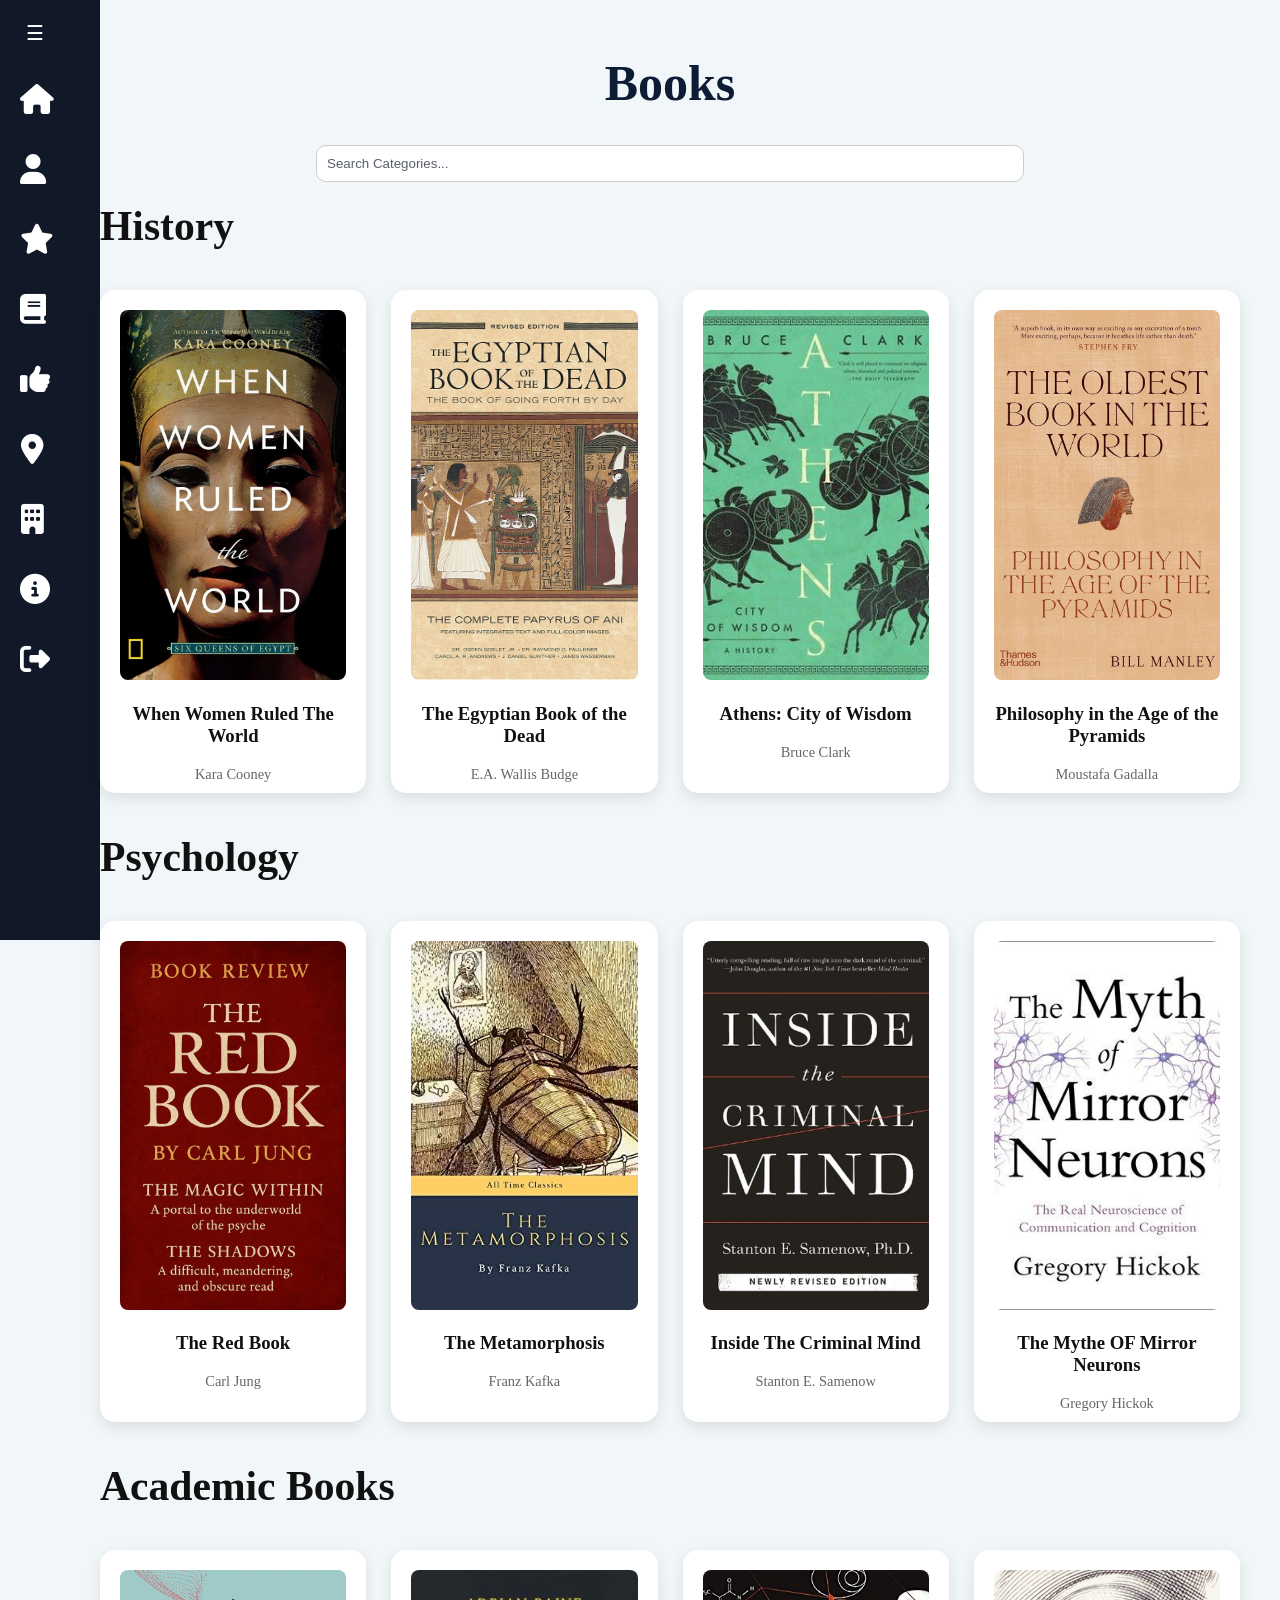
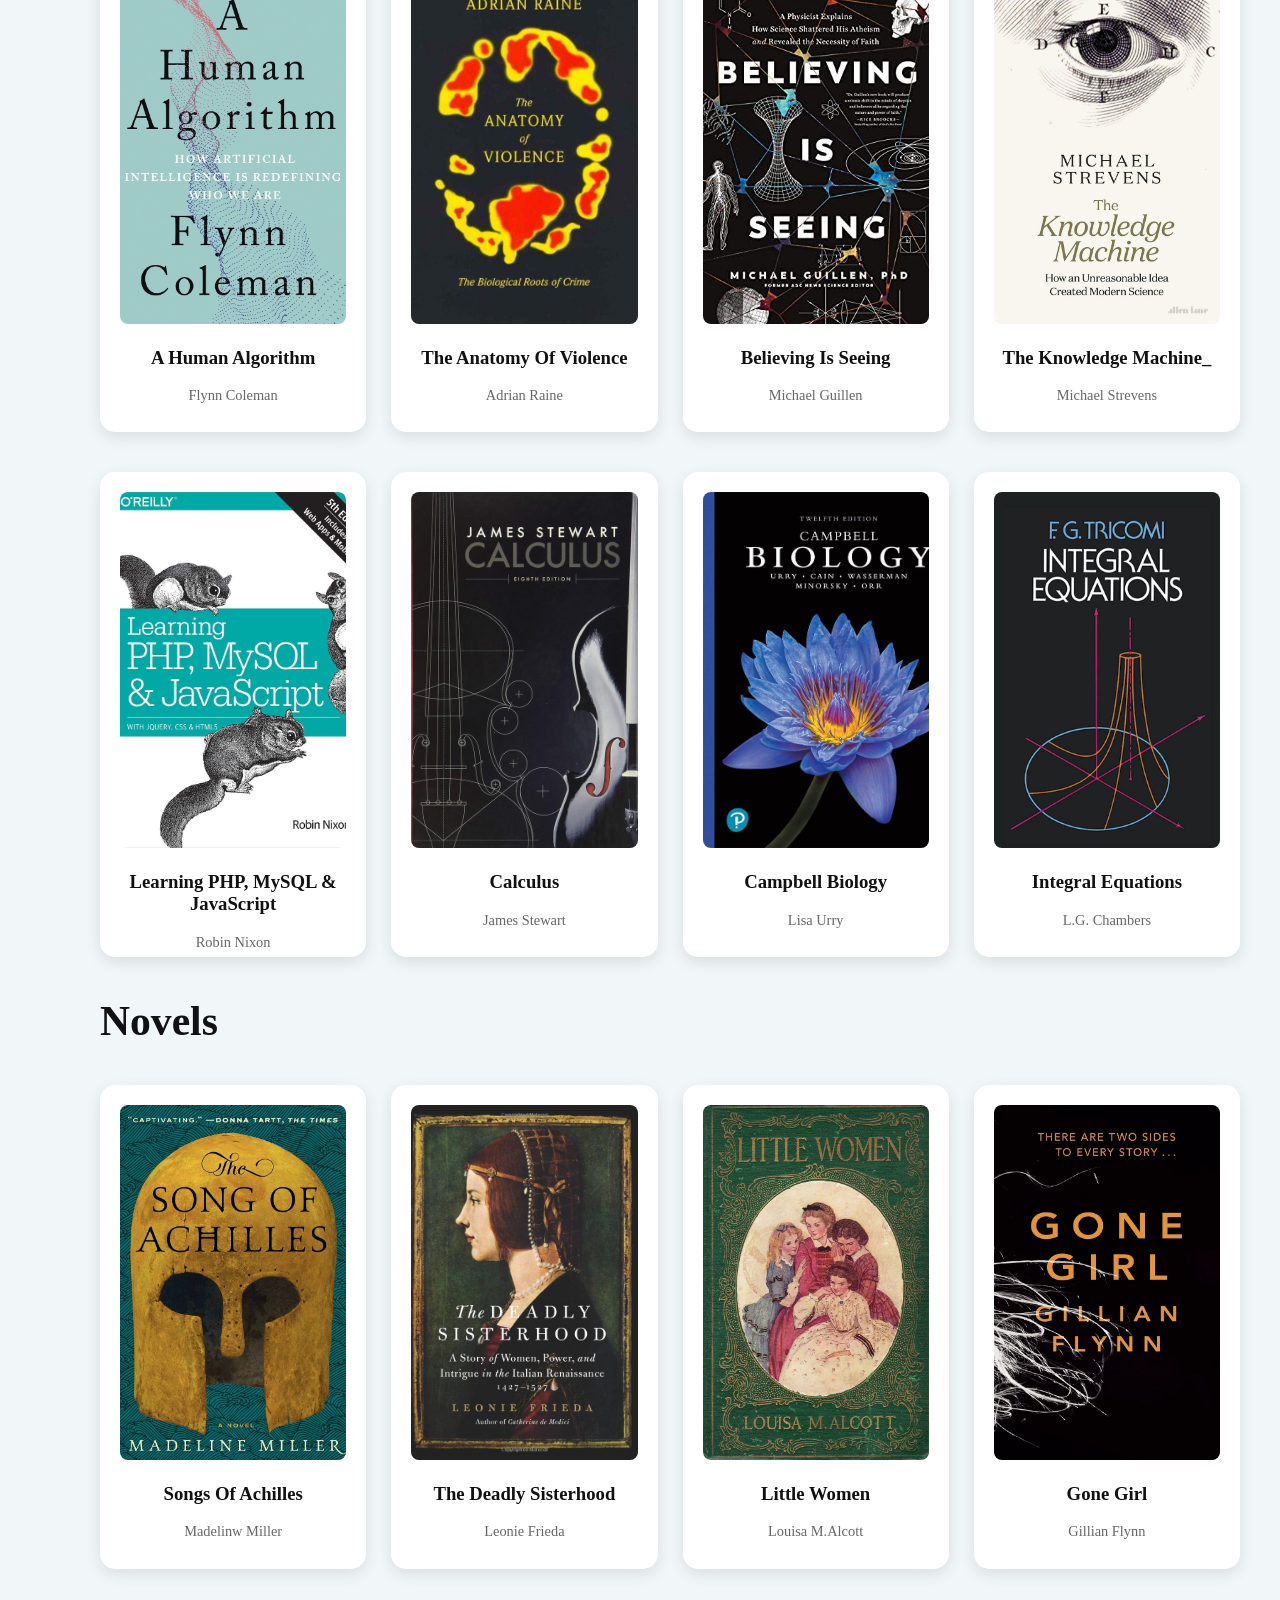
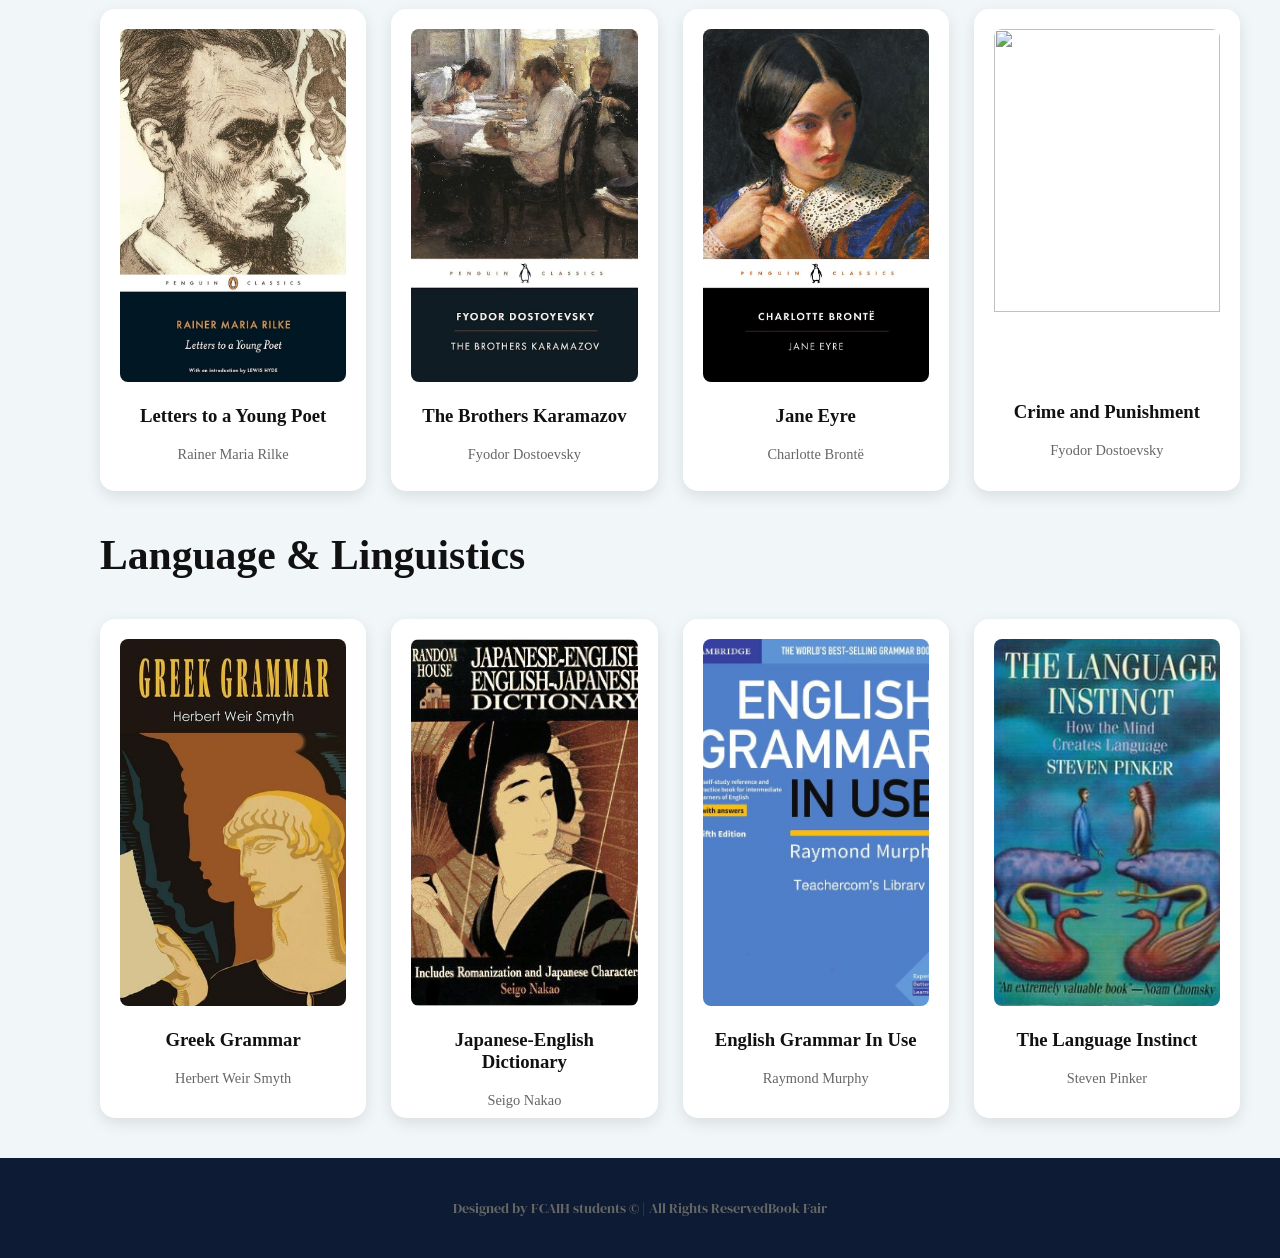
==== books.html @ 2aabde62 "Add files via upload" ====
<!DOCTYPE html>
<html id="html" class="light" lang="en">
<head>
    <meta charset="UTF-8">
    <meta name="viewport" content="width=device-width, initial-scale=1.0">
    <title>Books</title>
    <link rel="stylesheet" href="style.css">
    <link rel="stylesheet" href="https://cdnjs.cloudflare.com/ajax/libs/font-awesome/6.5.0/css/all.min.css">
</head>

<body class="bookBody">
    
      <header>  

    <nav class="navbar"> 
        <ul>
    <li>
        <a href="index.html">
            <i class="fa-solid fa-house"></i>
            <span class="text">Home</span>
        </a>
    </li>

    <li>
        <a href="acc.html">
            <i class="fa-solid fa-user"></i>
            <span class="text">My Account</span>
        </a>
    </li>

    <li>
        <a href="events.html">
            <i class="fa-solid fa-star"></i>
            <span class="text">Events & Reviews</span>
        </a>
    </li>

    <li>
        <a href="books.html">
            <i class="fa-solid fa-book"></i>
            <span class="text">Books</span>
        </a>
    </li>

    <li>
        <a href="recommendations.html">
            <i class="fa-solid fa-thumbs-up"></i>
            <span class="text">Recommendations</span>
        </a>
    </li>

    <li>
        <a href="location.html">
            <i class="fa-solid fa-location-dot"></i>
            <span class="text">Location & Tickets</span>
        </a>
    </li>

    <li>
        <a href="publishers.html">
            <i class="fa-solid fa-building"></i>
            <span class="text">Publishers</span>
        </a>
    </li>

    <li>
        <a href="about.html">
            <i class="fa-solid fa-circle-info"></i>
            <span class="text">About & Contact</span>
        </a>
    </li>

    <li>
        <a href="#" class="navlogout" onclick="logout()">
            <i class="fa-solid fa-right-from-bracket"></i>
            <!-- <span class="text">Sign Out</span> -->
        </a>
    </li>
</ul>
    </nav>
    </header>
<!-- SIDEBAR -->
<div class="sidebar closed" id="sidebar">

        <button class="toggle" onclick="toggleMenu()">☰</button>

        <a href="index.html">
            <i class="fa-solid fa-house"></i>
            <span class="text">Home</span>
        </a>

        <a href="acc.html">
            <i class="fa-solid fa-user"></i>
            <span class="text">My Account</span>
        </a>

        <a href="events.html">
            <i class="fa-solid fa-star"></i>
            <span class="text">Events & Reviews</span>
        </a>

        <a href="books.html">
            <i class="fa-solid fa-book"></i>
            <span class="text">Books</span>
        </a>

        <a href="recommendations.html">
            <i class="fa-solid fa-thumbs-up"></i>
            <span class="text">Recommendations</span>
        </a>

        <a href="location.html">
            <i class="fa-solid fa-location-dot"></i>
            <span class="text">Location & Tickets</span>
        </a>

        <a href="publishers.html">
            <i class="fa-solid fa-building"></i>
            <span class="text">Publishers</span>
        </a>

        <a href="about.html">
            <i class="fa-solid fa-circle-info"></i>
            <span class="text">About & Contact</span>
        </a>
        
        <a href="#" class="logout" onclick="logout()">
        <i class="fa-solid fa-right-from-bracket"></i>
        <span class="text">Sign Out</span>
        </a>

    </div>


<!-- MAIN -->
<div class="bookMain">


<header>
  <h1 class="booktitle">Books</h1>
</header>


<input  type="search" id="search" placeholder="Search Categories...">
<p id="noResults" style="display:none; text-align:center; margin-top:20px;">
  No results found ...!
</p>


  <h2 class="category" >History</h2>
  <div class="books">
   

    <div class="book-card">
       <div class="overlay">
    <span class="plus">+</span>
    <p>Add to Library</p>
  </div>
      <img src="/imgs/14 Books About Lesser-Known Women's History.jpeg">
      <h3 class="title">When Women Ruled The World</h3>
      <p class="author">Kara Cooney </p>
    </div>

     <!-- Book 2 -->
    <div class="book-card">
        <div class="overlay" >
            <span class="plus">+</span>
            <p>Add to Library</p>
        </div>
        <img src="imgs/The Egyptian Book of the Dead_ The Complete Papyrus of Ani.jpg">
        <h3 class="title">The Egyptian Book of the Dead</h3>
        <p class="author">E.A. Wallis Budge</p>
    </div>

    <!-- Book 3 -->
    <div class="book-card">
        <div class="overlay" >
            <span class="plus">+</span>
            <p>Add to Library</p>
        </div>
        <img src="imgs/Athens_ City of Wisdom.jpg">
        <h3 class="title">Athens: City of Wisdom</h3>
        <p class="author">Bruce Clark</p>
    </div>

    <!-- Book 4 -->
    <div class="book-card">
        <div class="overlay" >
            <span class="plus">+</span>
            <p>Add to Library</p>
        </div>
        <img src="imgs/Philosophy in the Age of the Pyramids.jpg">
        <h3 class="title">Philosophy in the Age of the Pyramids</h3>
        <p class="author">Moustafa Gadalla</p>
      </div>
   
  </div>




  <h2 class="category">Psychology</h2>
  <div class="books">
    <div class="book-card">
       <div class="overlay">
    <span class="plus">+</span>
    <p>Add to Library</p>
  </div>
      <img src="imgs/Book Review_ The Red Book by Carl Jung (1).jpeg">
      <h3 class="title"> The Red Book </h3>
      <p class="author">Carl Jung</p>
    </div>

    <div class="book-card">
       <div class="overlay">
    <span class="plus">+</span>
    <p>Add to Library</p>
  </div>
      <img src="imgs/The Metamorphosis by Franz Kafka ; Classic Literature, Book Classics, Short Classics, Franz Kafka.jpeg">
      <h3 class="title">The Metamorphosis</h3>
      <p class="author">Franz Kafka</p>
    </div>

    <div class="book-card">
       <div class="overlay">
    <span class="plus">+</span>
    <p>Add to Library</p>
  </div>
      <img src="imgs/Inside The Criminal Mind_ Revised And Updated Edition (0804139903).jpeg">
      <h3 class="title">Inside The Criminal Mind</h3>
      <p class="author">Stanton E. Samenow</p>
    </div>

    <div class="book-card">
       <div class="overlay">
    <span class="plus">+</span>
    <p>Add to Library</p>
  </div>
      <img src="imgs/Mirror Neurons and the Pitfalls of Brain Research.jpeg">
      <h3 class="title">The Mythe OF Mirror Neurons</h3>
      <p class="author">Gregory Hickok</p>
    </div>
  </div>




   <h2 class="category">Academic Books</h2>
  <div class="books">
    <div class="book-card">
       <div class="overlay">
    <span class="plus">+</span>
    <p>Add to Library</p>
  </div>
      <img src="imgs/a human algorithm.jpeg">
      <h3 class="title">A Human Algorithm</h3>
      <p class="author">Flynn Coleman</p>
    </div>

    <div class="book-card">
       <div class="overlay">
    <span class="plus">+</span>
    <p>Add to Library</p>
  </div>
      <img src="imgs/The best science books of 2013 _ New Scientist.jpeg">
      <h3 class="title">The Anatomy Of Violence</h3>
      <p class="author">Adrian Raine</p>
    </div>

    <div class="book-card">
       <div class="overlay">
    <span class="plus">+</span>
    <p>Add to Library</p>
  </div>
      <img src="imgs/Believing Is Seeing_ A Physicist Explains How Science Shattered His Atheism and Revealed the Necessity of Faith.jpeg">
      <h3 class="title">Believing Is Seeing</h3>
      <p class="author">Michael Guillen</p>
    </div>

    <div class="book-card">
       <div class="overlay">
    <span class="plus">+</span>
    <p>Add to Library</p>
  </div>
      <img src="imgs/The Knowledge Machine_ How an Unreasonable Idea Created Modern Science.jpeg">
      <h3 class="title">The Knowledge Machine_</h3>
      <p class="author">Michael Strevens</p>
    </div>
  </div>
  <!-- ممكن تحطهم في ديف احسن -->
   <div class="books">
   <div class="book-card">
        <div class="overlay" >
            <span class="plus">+</span>
            <p>Add to Library</p>
        </div>
        <img src="imgs/Learning PHP, MySQL & JavaScript 5e.jpg">
        <h3 class="title">Learning PHP, MySQL & JavaScript</h3>
        <p class="author">Robin Nixon</p>
    </div>

    <!-- Book 2 -->
    <div class="book-card">
        <div class="overlay" >
            <span class="plus">+</span>
            <p>Add to Library</p>
        </div>
        <img src="imgs/Calculus_ Stewart, James_ .jpg">
        <h3 class="title">Calculus</h3>
        <p class="author">James Stewart</p>
    </div>

    <!-- Book 3 -->
    <div class="book-card">
        <div class="overlay" >
            <span class="plus">+</span>
            <p>Add to Library</p>
        </div>
        <img src="imgs/Campbell Biology.jpg">
        <h3 class="title">Campbell Biology</h3>
        <p class="author">Lisa Urry</p>
    </div>

    <!-- Book 4 -->
    <div class="book-card">
        <div class="overlay" >
            <span class="plus">+</span>
            <p>Add to Library</p>
        </div>
        <img src="imgs/Integral Equations.jpg">
        <h3 class="title">Integral Equations</h3>
        <p class="author">L.G. Chambers</p>
    </div>
</div>

   <h2 class="category">Novels</h2>
  <div class="books">
    <div class="book-card">
       <div class="overlay">
    <span class="plus">+</span>
    <p>Add to Library</p>
  </div>
      <img src="imgs/the song of achillies.jpeg">
      <h3 class="title">Songs Of Achilles</h3>
      <p class="author">Madelinw Miller</p>
    </div>

    <div class="book-card">
       <div class="overlay">
    <span class="plus">+</span>
    <p>Add to Library</p>
  </div>
      <img src="imgs/The Deadly Sisterhood_ A Story of Women, Power, and Intrigue in the Italian Renaissance, 1427-1527.jpeg">
      <h3 class="title">The Deadly Sisterhood</h3>
      <p class="author">Leonie Frieda</p>
    </div>

    <div class="book-card">
       <div class="overlay">
    <span class="plus">+</span>
    <p>Add to Library</p>
  </div>
      <img src="imgs/One of my all time favorites! Love this story_.jpeg">
      <h3 class="title">Little Women</h3>
      <p class="author">Louisa M.Alcott</p>
    </div>

    <div class="book-card">
       <div class="overlay">
    <span class="plus">+</span>
    <p>Add to Library</p>
  </div>
      <img src="imgs/If You Love Colleen Hoover's _Verity,_ You'll Love These Women-Centered Thrillers.jpeg">
      <h3 class="title">Gone Girl</h3>
      <p class="author">Gillian Flynn</p>
    </div>
  </div>
   <!-- ممكن تحطهم في ديف احسن -->
  <div class="books">
    <!-- Book 1 -->
    <div class="book-card">
        <div class="overlay" >
            <span class="plus">+</span>
            <p>Add to Library</p>
        </div>
        <!-- Note: Ensure your Rilke image is named letters.jpg in your folder -->
        <img src="imgs/Letters .jpg">
        <h3 class="title">Letters to a Young Poet</h3>
        <p class="author">Rainer Maria Rilke</p>
    </div>




    <!-- Book 2 -->
    <div class="book-card">
        <div class="overlay" >
            <span class="plus">+</span>
            <p>Add to Library</p>
        </div>
        <!-- Exact filename from your screenshot: The Brothers karamazov.jpg -->
        <img src="imgs/the brothers karamazov.jpeg">
        <h3 class="title">The Brothers Karamazov</h3>
        <p class="author">Fyodor Dostoevsky</p>
    </div>

    <!-- Book 3 -->
    <div class="book-card">
        <div class="overlay" >
            <span class="plus">+</span>
            <p>Add to Library</p>
        </div>
        <!-- Exact filename from your screenshot: jane eyre.jpg -->
        <img src="imgs/jane eyre.jpg">
        <h3 class="title">Jane Eyre</h3>
        <p class="author">Charlotte Brontë</p>
    </div>

    <!-- Book 4 -->
    <div class="book-card">
        <div class="overlay" >
            <span class="plus">+</span>
            <p>Add to Library</p>
        </div>
        <img src="imgs/crime and punishment.jpg">
        <h3 class="title">Crime and Punishment</h3>
        <p class="author">Fyodor Dostoevsky</p>
    </div>
</div>



<!-- فريده -->
 





 <h2 class="category">Language & Linguistics</h2>

<div class="books">
    <!-- Book 1 -->
    <div class="book-card">
        <div class="overlay" >
            <span class="plus">+</span>
            <p>Add to Library</p>
        </div>
        <img src="imgs/Greek Grammar [Revised Edition].jpg">
        <h3 class="title">Greek Grammar</h3>
        <p class="author">Herbert Weir Smyth</p>
    </div>

    <!-- Book 2 -->
    <div class="book-card">
        <div class="overlay" >
            <span class="plus">+</span>
            <p>Add to Library</p>
        </div>
        <!-- Note the double space and trailing underscore in your filename -->
        <img src="imgs/Random House Japanese-English English-Japanese Dictionary  Seigo Nakao_ .jpg">
        <h3 class="title">Japanese-English Dictionary</h3>
        <p class="author">Seigo Nakao</p>
    </div>

    <!-- Book 3 -->
    <div class="book-card">
        <div class="overlay" >
            <span class="plus">+</span>
            <p>Add to Library</p>
        </div>
        <!-- Note the space before .jpg in your screenshot -->
        <img src="imgs/English Grammar In Use Book With Answers .jpg">
        <h3 class="title">English Grammar In Use</h3>
        <p class="author">Raymond Murphy</p>
    </div>

    <!-- Book 4 -->
    <div class="book-card">
        <div class="overlay" >
            <span class="plus">+</span>
            <p>Add to Library</p>
        </div>
        <img src="imgs/The Language Instinct - Wikipedia.jpeg">
        <h3 class="title">The Language Instinct</h3>
        <p class="author">Steven Pinker</p>
    </div>
</div>

</div>



<footer class="foot">
            <p>Designed by FCAIH students © | All Rights Reserved</p>
            <p>Book Fair</p>
</footer>
<script src="script.js"></script>
</body>
</html>
---- style.css ----
@import url('https://fonts.googleapis.com/css2?family=DM+Serif+Display:ital@0;1&display=swap');


body{
  background-color:hsl(222, 87%, 97%);
}
.homebody{
    font-family: "DM Serif Display", serif;
    max-width: 100%;
    overflow-x: hidden;
    height: 100%;
}

/* SIDEBAR */
.sidebar {
    position: fixed;
    left: 0;
    top: 0;
    width: 220px;
    height: 100vh;
    background: #111929;
    color: white;
    padding: 20px;
    transition: 0.3s;
}

/* زرار */
.toggle {
    background: none;
    border: none;
    color: white;
    font-size: 20px;
    cursor: pointer;
    margin-bottom: 20px;
}

/* لينكات */
.sidebar a {

    display: flex;
    align-items: center;
    gap: 15px;
    color: white;
    text-decoration: none;
    margin: 15px 0; 
    margin-bottom: 35px;
    height: 35px;
}

.sidebar a :hover{
    height: 35px;
    background: #334155;
    border-radius: 8px;
    transform: translateX(5px);
}
/* الايكون */
.sidebar i {
    font-size: 25px;
    width: 25px;
    text-align: center;
   
}

/* لما تقفل */
.sidebar.closed {

    width: 60px;
}

.sidebar.closed i{
    font-size: 30px;
}
/* يخفي الكلام */
.sidebar.closed .text {
    display: none;

}
.logout {
  margin: 0;
    /* position: absolute; */
    bottom: 20px;
    left: 20px;
    width: calc(100% - 40px);
    /* color: #ff6b6b; */
}

.logout:hover {
    background: #334155;
    border-radius: 8px;
    transform: translateX(5px);
}








/*******************************************************************************************/


.t1{
    position: relative;
    width: 100%;
}
.t1::before {
  content: '';
  position: absolute;
  top: 0;
  left: -100vw;    /* يمتد لأقصى الشمال */
  right: -100vw;   /* يمتد لأقصى اليمين */
  bottom: 0;
  background: #a9bbdd7a;
  z-index: -1;
  height: 250px;
}

.text1{
    font-size: 80px;
    font-weight: lighter;
    margin-bottom:1px;
    color:#102141;
    animation: TEXT 1s ease-out;
}
@keyframes TEXT {
  from {
    opacity: 0;
    transform: translateX(-80px);
  }
  to {
    opacity: 1;
    transform: translateX(0);
  }
}
.text2{
    font-size: 15px;
    font-weight: 400;
    margin-top: 5px;
    color: #54677f;
    animation: TEXTT 1s ease-out;
}
@keyframes TEXTT {
  from {
    opacity: 0;
    transform: translateX(-100px);
  }
  to {
    opacity: 1;
    transform: translateX(0);
  }
}
.home {
  display: flex;
  align-items: center;
  justify-content: space-between;
  min-height: 100vh;
  padding: 15px;
  padding-left: 100px;
  margin-top: 20px;
  overflow: hidden;
  transition: margin-left 0.3s ease;
  margin-left: 100px;
}

.left-content {
  flex: 1;
  max-width: 55%;
}

.fcard {
  display: flex;
  align-items: center;
  justify-content: center;
  border-radius: 16px;
  padding: 60px 40px 40px;
  min-width: 320px;
  animation: book 1s ease-out;
}
@keyframes book {
  from {
    opacity: 0;
    transform: translateX(150px);
  }
  to {
    opacity: 1;
    transform: translateX(0);
  }
}

.card {
  background:#2a2f51;
  border-radius: 16px;
  height: 500px;
  width: 200px;
  text-align: center;
  display: flex;
  flex-direction: column;
  align-items: center;    
  justify-content: center;
}
.card p {
  margin-top: 16px;
  font-size: 14px;
  color: #f6d09f;
  line-height: 1.6;
  font-style: italic;
}

.book-img {
  width: 350px;
  /* margin-top: -80px; */
  padding-right: 70px;
  filter:drop-shadow(0 20px 30px rgba(0,0,0,0.4))
          drop-shadow(0 8px 10px rgba(0,0,0,0.25));
  transition: 0.1s;
}

.book-img:hover{
    width:375px;
}
.t2{
    display: flex;
    flex-direction: column;
    align-items: center;
    margin-top: 90px;
}
.text3{
    font-weight: 300;
    font-size: 25px;
    font-style: italic;
    color: #0d1b34;
    animation: sign 0.75s ease-in;
}
@keyframes sign {
  from {
    opacity: 0;
    transform: translatey(-80px);
  }
  to {
    opacity: 1;
    transform: translatey(0);
  }
}
.btns {
  display: flex;
  gap: 30px;
  justify-content: center;
}
.btn{
    padding: 9px 75px;
    border-radius: 30px;
    border-color: transparent;
    background-color: #0d1b34;
    color:#f6d09f ;
    transition: 0.1s;
    font-size: 17px;

}
.btn:hover{
    padding: 11px 80px;
    background-color: #0d1b34bb;
}

/*----------------------------------------------signforms-------------------------------------------------------*/






.sign{
    display: flex; 
    flex-direction: column;
    align-items: center;
    width: 350px;
    border-radius: 15px;
    margin: auto;
    margin-top: 90px;
    

}
 h5{
    font-size: 35px;
    margin-bottom: 20px;
    color: #111929;
    animation: h5 1.5s ease-out;
}

@keyframes h5 {
        0% {
        transform: translateY(-300px);
    }
    100% {
        transform: translateY(0)
}
}



.signform{
    text-align: center;
    width: 100%;
    max-width: 400px;
    align-self: center;
    padding: 15px;
    margin-top: 5px;
    background-color: #111929;
    border-radius: 25px;
    box-shadow: 0 10px 30px rgba(0, 0, 0, 0.505);
    display: flex;
    flex-direction: column;
    color: #a1b3c9;
    animation: form 1.5s ease-out;
    
}

@keyframes form {
        0% {
        transform: translateX(500px);
    }
    100% {
        transform: translateX(0)
}
}

.signform label{
    font-size: 18px;
    text-align: left;
    padding-top: 5px;
    
   
}

.signform input{
    background-color: #17243d;
    padding: 12px;
    margin-top: 0;
    border-radius: 20px;
    border: none;
    outline: none;
    color: antiquewhite;
    transition: 0.3s;
}

input::placeholder{
    color: #585e69;
}

.signform input:focus{
    background-color: #2b3f69;
    transform: scale(1.03);

}


.signsub{
    background-color: #17243d;
    border-radius: 20px;
    border: none;
    outline: none;
    padding: 12px;
    color: #a1b3c9;
}
.signsub:hover{
    background-color: #2b3f69;
    transform: scale(1.03);
}

form p{
    font-size: 15px;
    padding:0;
    margin: 0;
    text-align: left;
    opacity: 0.5;
}

.back{
    background-image:url(imgs/background.jpeg) ;
     background-size: cover;
    background-position: center;
    background-repeat: no-repeat;
}
/* -------------------------------------------------------------------------------------------account----------------------------------------------------------------------------------------------- */


.acc{
    display: flex;
    align-items: center;
    flex-direction: column; 
    margin-left: 220px;
    width: calc(100% - 220px);
    transition: margin-left 0.3s ease, width 0.3s ease;
   

}

.accCard{
    margin-top: 25px;
    width: 100%;
    max-width: 1200px;
    text-align: center;
    border-radius: 15px;
    box-shadow:5px 5px 8px 5px rgba(0,0,0,0.2);
    /* transform: translateX(20px); */
    animation: acccard  1s ease-out;
}


@keyframes acccard {
        0% {
        transform: translateY(-300px);
    }
    100% {
        transform: translateY(0)
}
}



.info{
    font-size: 20px;
    margin: 0 0 5px 0 ;
    text-align: center;
    color: #132c60;
}


.pic{
    margin-top: 15px;
    width: 120px;
    height: 120px;
    border-radius: 50%;
    object-fit: cover;
}
.library-section {
    width: 100%;
    max-width: 1200px;
}

.libtext{
    font-size: 40px;
    margin: 30px 0 10px 20PX;
    text-align: left;
    color: #132c60;
}

.library-box {

    width: auto;
    min-height: 400px;
    max-width: 1200px;
    border-radius: 15px;
    box-shadow:5px 5px 8px 5px rgba(0,0,0,0.2); 
    position: relative; 

}




.library {
    display: grid;
    grid-template-columns: repeat(auto-fill, minmax(180px, 1fr));
    gap: 20px;
    padding: 20px;
}

  .sidebar.closed ~ .acc {
    margin-left: 55px;
    width: calc(100% - 55px);
}

.empty {
    position: absolute;
    top: 50%;
    left: 50%;
    transform: translate(-50%, -50%);
    text-align: center;  
    text-align: center;
    color: #64748b;
    font-size: 18px;
    line-height: 1.6;
    animation: fadeIn 1s ease;
}

@keyframes fadeIn {
    from { 
        opacity: 0; 
        transform: translate(-50%, -50%) scale(0.9);
    }
    to { 
        opacity: 1; 
        transform: translate(-50%, -50%) scale(1);
    }
}

.library-card {
    width: 180px;
    height: 445px;
    
}

.library-card img {
    width: 100%;
    height: 300px;
    object-fit: cover;
    border-radius: 10px;
    box-shadow:5px 5px 8px 5px rgba(0,0,0,0.2); 
    transition: transform 0.3s ease;
}


.library-card img:hover{
  transform: scale(1.1);
}


.library-card h3,
.library-card p {
    width: 100%;
    word-wrap: break-word;
    overflow-wrap: break-word;
    text-align: center;
}

.remove-btn {
    padding: 6px 10px;
    border: none;
    border-radius: 15px;
    background: red;
    color: white;
    cursor: pointer;
    transition: 0.2s;
    width: 180px;
}

.remove-btn:hover {
    background: darkred;
}


body.dark .library-card h3 {
    color: #a1b3c9;
    font-weight: 600;
    letter-spacing: 0.3px;
}

body.dark .library-card p {
    color: #a1b3c9;
    font-size: 13px;
}



/* --------theme------ */
#themeBtn {
  position: fixed;
  top: 15px;
  right: 20px;
  z-index: 1000;
  background: #0d1b34;
  border: none;
  border-radius: 50%;
  width: 42px;
  height: 42px;
  cursor: pointer;
  display: flex;
  align-items: center;
  justify-content: center;
  transition: 0.3s;
  box-shadow: 0 2px 10px rgba(0,0,0,0.3);
  color: white;
  font-size: 18px;
}

body.dark #themeBtn {
  background: #e8e0d0;
  color: #0d1b34;
}

/* ========== DARK MODE ========== */
body.dark {
  background-color: #0a1020;
}

body.dark .homebody {
  background-color: #0a1020;
}

body.dark .home {
  background-color: #0a1020;
  margin-left: 0;
  padding-top:0 ;
  padding-left: 40px;
}
body.dark .accbody{
  background-color:#0a1020 ;
}
body.dark .libtext{
  color:#a1b3c9 ;
}

body.dark .accCard {
  display: flex;
  flex-direction: row;
  align-items: center;
  gap: 20px;
  padding: 50px;
  margin-top: 30px;
  width:1100px;
}

body.dark .pic {
  width: 90px;
  height: 90px;
  border-radius: 50%;
  object-fit: cover;
  float: none;
  display: block;
  margin: 0;
}

body.dark .info {
  color: #a1b3c9;
  width: auto;
  margin: 0;
  text-align: left;
  display: flex;
  flex-direction: column;
}


body.dark .text1 {
  color: #e8e0d0;
}

body.dark .text2 {
  color: #a1b3c9;
}

body.dark .text3 {
  color: #e8e0d0;
}

body.dark .t1::before {
  background: #1a2a4a7a;
}


body.dark .btn {
  background-color: #1a2a4a;
  color: #f6d09f;
}
body.dark .bookdis{
  color: #a1b3c9;
}
body.dark .booktitle{
  color: #a1b3c9;
}
body.dark .bookMain{
  margin-right: 60px;
}
body.dark .foot{
  color: #a1b3c9;
}

body.dark #search {
  background: #0d1b34;
  border-style: none;
}
body.dark .logo{
  color: #a1b3c9;
}
body.dark .mids{
  color: #a1b3c9;
}



/*****nav bar*****/
body{
    margin: 0;
}

.navbar {
    display: none;
}


nav {
    display: flex;
    justify-content: space-between;
    padding: 0;
    flex-direction: column;
  
}

li a {
    color: #111929;
    background-color: #a1b3c9;
    text-decoration-line: none;
    padding:10px;
    border-radius: 20px;
    transition: 0.1s;
    box-shadow: 0 10px 30px rgba(0, 0, 0, 0.505);
}

nav ul {
    margin-top: 20px;
    list-style-type: none;
    display: flex;
    text-align: left;
    gap: 10px;
}

nav li a:hover {
    padding: 13px 18px;
    background-color: #a1b3c9b0;
}

/* ---------books---------- */





#bookhtml{
    height: 100%;
    margin: 0;
    
}
.bookBody {
  margin: 0;
  background:#F1F6F9;;
  display: flex;
  flex-direction: column;
  color: var(--text);  
}




/* main */
.bookMain {
 
  flex: 1;
  padding: 20px;
  margin-left: 220px;
  transition: 0.3s;
}
.sidebar.closed ~ .bookMain{
  margin-left: 60px;
}

.booktitle 
{
  font-size:50px;
  text-align: center;
  color: #0d1b34;
}

/* search */
#search {
  width: 60%;
  padding: 10px;
  margin: 10px auto;
  display: block;
  border-radius: 10px;
  border: 1px solid #ccc;
  transition: 0.4s;
}
#search:hover,
#search:focus {
  transform: scale(1.05);
}

/* category box */
.category{
  font-size: 2.6rem;
  margin: 20px 0 20px 20px;
}


/* books grid and style */
.books {
  display: grid;
  grid-template-columns: repeat(auto-fit, minmax(180px, 1fr));
  gap: 25px;
  padding: 20px;
  justify-content: center;
  align-items: stretch;
}

.book-card{
  background: white;
  border-radius: 15px;
  overflow: hidden;
  text-align: center;
  box-shadow: 0 5px 15px rgba(0,0,0,0.1);
  transition: 0.3s;
  padding: 20px;
  position: relative;
}

.book-card:hover{
  transform: translateY(-5px);
}

.book-card img {
  width: 100%;
  height: 100%;
  object-fit: cover;
  border-radius: 8px;
}

.bookdis{
  color:#0d1b34;
}

/* card hover */

.overlay {
  position: absolute;
  top: 0;
  left: 0;
  width: 100%;
  height: 100%;

  background: rgba(0, 0, 0, 0.75); /* طبقة غامقة */
  color: white;

  display: flex;
  flex-direction: column;
  justify-content: center;
  align-items: center;

  opacity: 0;
  transition: 0.3s;
  cursor: pointer;
   font-weight: bold;
  text-align: center;
   z-index: 2;
  
}

 .plus {
  font-size: 40px;
  margin-bottom: 10px;
}
.overlay p{
  font-size: 20px;
  margin-bottom: 10px;
  color: #fff;
}
.book-card:hover .overlay {
  opacity: 1;
}

.book-card img {
  transition: 0.3s;
}

.book-card:hover img {
  opacity: 0.2;
}
.book-card{
  position: relative;
  overflow: hidden;
  text-align: center;
}
.overlay p,
.overlay .plus {
  text-shadow: 0 2px 8px rgba(0,0,0,0.8);
}


.book-card img {
  width: 100%;
  height: 400px;
  object-fit: cover;
  transition: 0.3s;
  height: 80%;
}

.book-card{
  background: white;
  text-align: center;
  box-shadow: 0 5px 15px rgba(0,0,0,0.1);
  transition: 0.3s;
  background-color: var(--cards);
  position: relative;
  overflow: hidden;
}
.books{
  display: grid;
  grid-template-columns: repeat(auto-fit, minmax(180px, 1fr));
  gap: 25px;
  padding: 20px;
 
}



/* --------recommendations------- */

:root {
  --bg: #F1F6F9;
  --text: #111;
  --card: #ffffff;
  --sidebar: #111929;
  --category: #394867;
  --sidebarFont: #fff ;
  --footer: #ccc ;
  --cards: #fff;
}
.recbody {
    margin: 30;
    padding: 0;
    box-sizing: border-box;
}


 .recbody{
    color: var(--text);
    background:var(--bg);
 }


/**-------------------------------books grid-----------------------------------------------**/

.parent {
  flex: 1;
  padding: 20px;
  margin-left: 240px;
  transition: 0.3s;
}

.sidebar.closed ~ .parent {
  margin-left: 60px; 
}

.categorie{
  margin-left: 20px;
}



.book-container{
  display: grid;
  grid-template-columns: repeat(auto-fit, minmax(180px, 1fr));
  gap: 25px;
  padding: 20px;
  justify-content: center;
  align-items: stretch;
}

/**this styles the cards of the books**/
.book {
  border-radius: 15px;
  overflow: hidden;
  text-align: center;
  box-shadow: 0 5px 15px rgba(0,0,0,0.1);
  transition: 0.3s;
  padding: 20px;
  position: relative;
  position: relative;
  overflow: hidden;
  text-align: center;
  background-color: white; 
  border-radius: 12px;
 
}

.imges {
  width: 100%;
  height: 100%;
  object-fit: cover;
  border-radius: 8px;
  height: 400px;
  object-fit: cover;
  transition: 0.3s;
  height: 80%;
}

.book:hover {
    transform: scale(1.01); 
    transition: 0.3s;
  
}

.book h2, .book p {
    padding-top:7px;
    margin: 5px ;
    text-align: center;
    justify-content: center;
}

h2 {
    font-size: 1.1rem;
    margin-bottom: 5px;
    color: var(--text);
    word-wrap: break-word; 
}

p {
    color: #666;
    font-size: 0.9rem;
}




/* ---------------------------------------The Button of add to library------------------------------------------- */
.book {
    position: relative;
    background-color: white;
    border-radius: 12px;
    overflow: hidden;
    padding: 15px;
    display: flex;
    flex-direction: column;
    align-items: center;
}

.book .imges, 
.book h2, 
.book p {
    transition: 0.3s;
}

.book:hover .imges,
.book:hover h2,
.book:hover p {
    filter: brightness(40%);
}
.book:hover {
    background-color: #333333; 
}
.addlibtn {
    position: absolute;
    top: 40%; 
    left: 50%;
    transform: translate(-50%, -50%);
    color: #ffffff; 
    background-color: transparent;
    border: none;
    font-weight: bold;
    cursor: pointer;
    display: flex;
    flex-direction: column;
    align-items: center;
    
    opacity: 0;
    transition: 0.3s;
    z-index: 10;
}

.book:hover .addlibtn {
    opacity: 1;
}

.addlibtn .add {
    font-size: 18px;
    text-shadow: 2px 2px 4px rgba(0, 0, 0, 0.8);
}

body.dark {
  background-color: #0a1020;
}

body.dark .sidebar {
  background: #060f1e;
}

body.dark h2 {
    color:#0a1020;
}

body.dark .categorie {
    color: #a1b3c9;
}

body.dark .book{
   background-color: #c9d3df;

}

/*******************************************************************************************************************************

/*--------------------- events----------------- */

.head-events-reviews {
  padding-left: 30px; 
  margin-left: 220px;
  width: calc(100% - 220px);
  transition: margin-left 0.3s ease, width 0.3s ease;
}

.eventmain{
  margin-left: 220px;
  width: calc(100% - 220px);
  transition: margin-left 0.3s ease, width 0.3s ease;
}

.sidebar.closed ~ .eventmain {
    margin-left: 100px;
    width: calc(100% - 100px);
}

.body-events-reviews {
  background-color: #e6e9f0;
}


.logo {
  padding-left: 90px;
  color: #123044fb;
  font-family: "DM Serif Display", serif;
  font-weight: 400; 
  font-size: 4rem;
  text-transform: uppercase; 
  letter-spacing: -2px; 
  line-height: 0.8;
  margin-bottom: 20px;
}

.mids {
  text-align: center;
  color: #112250;
  font-family: "DM Serif Display", serif;
  font-size: 1.5rem; 
  font-weight: 650;
  letter-spacing: 0.5px; 
  margin-top: 5px;
}

.filters {
  text-align: center;
  margin: 20px 0;
}
.filters button {
  background-color: #c4c8cbbc;
  color: #112250; 
  border: none; 
  padding: 10px 20px; 
  margin: 5px; 
  border-radius: 5px; 
  cursor: pointer;
  font-size: 16px;
  transition:
    background-color 0.3s ease,
    transform 0.2s; 
}

.title-table {
  color: #37505e;
  padding-left: 80px;
}


figure {
  display: block;
  margin: 30px auto; 
  width: fit-content;
  padding: 15px; 
  background-color: #fff; 
  border: 5px double #1c2231;
  box-shadow: 0 4px 15px rgba(0, 0, 0, 0.3); 
  border-radius: 10px; 
}

figure img {
  display: block;
  max-width: 100%; 
  height: auto;
  border-radius: 5px;
}

figcaption {
  text-align: center;
  margin-top: 10px;
  font-style: italic;
  color: #1b2438;
}

.review-btn {
  background-color: #253650;
  color: white;
  padding: 12px 24px;
  border: none;
  border-radius: 8px;
  font-size: 16px;
  cursor: pointer;
  transition: all 0.3s ease; 
  display: block;
  margin: 20px auto;
}


.review-details-wrapper {
  width: 100%;
  margin-top: 15px;
  display: block; 
}


.review-details-wrapper summary {
  list-style: none;
  outline: none;
}


.review-box {
  background-color: #a6abb7;
  padding: 20px;
  border: 1px solid #939daa;
  border-radius: 12px;
  margin: 15px auto;
  max-width: 600px; 
  box-shadow: 0 4px 10px rgba(0, 0, 0, 0.05); 
  animation: fadeIn 0.4s ease-in-out; 
}

.review-box h3 {
  text-align: center;
  color: #232426;
  margin-bottom: 15px;
  font-size: 1.2rem;
}

.review-box label {
  display: block;
  margin-bottom: 5px;
  font-weight: bold;
  color: #232426da;
}


.review-box select,
.review-box textarea {
  width: 100%;
  padding: 10px;
  margin-bottom: 15px;
  border: 1px solid #ccc;
  border-radius: 6px;
  font-family: inherit;
  box-sizing: border-box; 
}
.review-box textarea {
  height: 100px;
  resize: vertical; 
}

.star-rating {
  display: flex;
  flex-direction: row-reverse; 
  justify-content: center;
  gap: 10px; 
  font-size: 2rem;
  padding: 10px;
}

.star-rating input {
  display: none; 
}

.star-rating label {
  color: #ccc; 
  cursor: pointer;
  transition: color 0.2s;
}

.star-rating input:checked ~ label,
.star-rating label:hover,
.star-rating label:hover ~ label {
  color: #f5b301; 
}

.submit-btn {
  background-color: #1f2e43;
  color: white;
  width: 100%;
  padding: 12px;
  border: none;
  border-radius: 6px;
  cursor: pointer;
  font-size: 16px;
  font-weight: bold;
  transition: background 0.3s ease;
}

.submit-btn:hover {
  background-color: #1a252f; 
}
#hall-summary {
  display: flex;
  gap: 20px;
  background-color: #cecfe4;
  padding: 10px;
  border-radius: 10px;
  align-items: center;
}

#hall-summary:hover {
  background-color: #99a4b8fe;
  border-color: #2f3483; 
  transform: translateY(-2px); 
}

table {

  width: 85% !important;

 
  margin-left: auto;
  margin-right: 55px;

  margin-bottom: 30px; 
  border-collapse: separate; 
  border-spacing: 0; 
  border: 1px solid #334e69;
  border-radius: 12px;
  overflow: hidden; 
}

th,
td {
  padding: 12px;
  text-align: center;
}

thead tr {
  background-color: #416983;
  color: #f2f1f0;
}
tbody tr:hover {
  background-color: #292e57cf;
}

thead th {
  background-color: #6583b1;
  color: #f5f5f5;
  padding: 15px;
  border: 1px solid #ddd;
}

td {
  padding: 10px;
  border: 1px solid #ddd;
  text-align: center;
}

.btn-reserve {
  background-color: #253650da;
  color: white;
  padding: 8px 16px;
  border: none;
  border-radius: 6px;
  font-size: 14px;
  cursor: pointer;
}
.hall-title {
  display: flex;
  align-items: center;
}


body.dark .table-txt{
  color: #a1b3c9;
}                                                 

/*****************************location********************************/
.locationbody {
  
  background: #f4f7fb;
  color: #0C2232;
  transition: 0.3s;
  margin-left: 10px;
}

body.dark .locationbody {
  width: 100%;
  height:100 dvh; 
}

.location {
  height: 100 vh;
  padding: 20px;
  display: flex;
  flex-direction: column; 
  margin-left: 220px;
  width: calc(100% - 220px);
  transition: margin-left 0.3s ease, width 0.3s ease;
  
}


.sidebar.closed ~ .location {
    margin-left: 80px;
    width: calc(100% - 80px);
}


.locationtitle {
  display: flex;
  flex-direction: column;
  justify-content: space-between;
  align-items: center;
  text-align: center;
}


/* CONTAINER */
.container {
   width: 90%;
  background: white;
  padding: 20px;
  border-radius: 12px;
  margin-bottom: 20px;
  box-shadow: 0 10px 30px rgba(0, 0, 0, 0.505);
}


.locationbody.dark {
  margin-left: 0;
}

.locationbody.dark .location{
  margin-left: 20px;
}

.locationbody.dark .container {
  background:#7b8594;
  align-items: center;
  color: #a1b3c9;
  margin-left: 50px;
}

/* MAP */
.map {
  width: 100%;
  height: 300px;
  margin-top: 10px;
  border-radius: 10px;
  border: none;
}

.locationbody.dark.bookingtitle{
   color: #a1b3c9;
}

.bookingtitle{
  margin-left: 20px;
}



#branch{
  width: 100%;
  padding: 10px;
  margin: 10px 0;
  border-radius: 8px;
  border: 1px solid #ccc;
}

/*form*/
.booking{
  display: flex; 
    flex-direction: column;
    align-items: center;
    border-radius: 15px;
    margin: auto;
    margin-top: 30px;
}

body.dark #ticketForm{
  background-color: #111931;
}

#ticketForm{
  text-align: center;
    width: 550px;
    align-self: center;
    padding: 15px;
    margin-top: 5px;
    margin-bottom: 20px;
    background-color: #111929;
    border-radius: 25px;
    box-shadow: 0 10px 30px rgba(0, 0, 0, 0.505);
    display: flex;
    flex-direction: column;
    color: #a1b3c9;
    animation: form 1.5s ease-out;
  
}
@keyframes ticketForm {
        0% {
        transform: translateX(500px);
    }
    100% {
        transform: translateX(0)
}
}
.bkinglabel{
    font-size: 18px;
    text-align: left;
    padding-top: 5px;
}
.bkinginput{
  background-color: #17243d;
  padding: 12px;
  margin-top: 0;
  border-radius: 20px;
  border-color: transparent;
  border: none;
  outline: none;
  color: antiquewhite;
  transition: 0.3s;
}
.bookingtitle{
  margin-top: 5px;
  margin-bottom: 5px;
  font-size: 35px;
  font-style: italic;
}
body.dark .bookingtitle{
  color:#a1b3c9;
}
.upper{
  font-size: 45px;
  color:#17243d;
  margin-top:10px;
}
body.dark .upper{
  color:#a1b3c9;
}
.loc{
  font-size: 35px;
  color:#17243d;
  font-style: italic;
}
.locationbody{
  overflow-x: hidden
}
.resetbooking{
  border-radius:30px;
  border-color: transparent;
  margin-top: 15px;
  transition: transform 0.3s ease;
  padding: 8px;
}
.submitbooking{
  border-radius:30px;
  border-color: transparent;
  margin-top: 5px;
  transition: transform 0.3s ease;
  padding: 8px;
}
.submitbooking:hover ,.resetbooking:hover{
  transform: scale(1.04);
}
/*----------------------about and contact---------------------*/


@import url('https://fonts.googleapis.com/css2?family=DM+Serif+Display:ital@0;1&display=swap');

:root{
  --bg: #F1F6F9;
  --text: #111;
  --card: #ffffff;
  --sidebar: #111929;
  --category: #394867;
  --sidebarFont: #fff;
  --footer: #ccc;
  --cards: #fff;
}

/* global transition smooth theme switching */
*,
*::before,
*::after{
  transition:
    background-color 0.45s ease,
    background-image 0.45s ease,
    color 0.45s ease,
    border-color 0.45s ease,
    box-shadow 0.45s ease;
}

.sidebar,
.sidebar a,
textarea,
.submit,
.cardcontact{
  transition:
    background-color 0.45s ease,
    background-image 0.45s ease,
    color 0.45s ease,
    border-color 0.45s ease,
    box-shadow 0.45s ease,
    transform 0.22s ease,
    width 0.3s ease,
    height 0.3s ease,
    padding 0.3s ease;
}

/* body light theme */
.contactbody{
  background-size: cover;
  min-height: 100vh;
  margin: 0;
  font-family: "DM Serif Display", serif;
}

/* header */
.head{
  text-align: center;
  font-size: 65px;
  color: #0c2232;
  background: rgba(255, 255, 255, 0.65);
  text-transform: capitalize;
  letter-spacing: 2px;
  margin: 0;
 
}



/* section label */
p.reach{
  text-align: center;
  color: #0c2232;
  text-transform: capitalize;
  margin: 18px auto 14px;
  font-size: 20px;
  font-weight: bold;
   margin-top: 30px;
    margin-bottom: 30px;
}

/* form background */
.contact{
  backdrop-filter: blur(10px);
  background: rgba(255, 255, 255, 0.65);
  padding: 32px 0 28px;
  width: 480px;
  border-radius: 20px;
  margin: 0 auto 36px;
  display: flex;
  flex-direction: column;
  justify-content: center;
  align-items: center;
  box-shadow: 0 16px 32px rgba(12, 34, 50, 0.13);
  border: 1px solid rgba(255, 255, 255, 0.7);
}

/* form inputs */
.input{
  display: flex;
  flex-direction: column;
  align-items: flex-start;
  width: 82%;
  margin: 0 auto;
  gap: 4px;
}

/* form labels */
.contactlabel{
  text-transform: capitalize;
  font-size: 13px;
  color: #0c2232;
  font-weight: 600;
  margin-top: 10px;
  letter-spacing: 0.3px;
}

/* border and style of input */
.coninput{
  border-radius: 8px;
  border: 1.5px solid #1a2e3b;
  padding: 10px 12px;
  width: 100%;
  box-sizing: border-box;
  height: 42px;
  font-size: 14px;
  background: rgba(255, 255, 255, 0.85);
  color: #1a2e3b;
  outline: none;
  font-family: inherit;
}


/* textarea style */
textarea{
  border-radius: 8px;
  border: 1.5px solid #1a2e3b;
  padding: 10px 12px;
  width: 100%;
  box-sizing: border-box;
  font-size: 14px;
  background: rgba(255, 255, 255, 0.85);
  color: #1a2e3b;
  outline: none;
  font-family: inherit;
}

textarea:focus{
  border-color: #1a2e3b;
  box-shadow: 0 0 0 3px rgba(188, 139, 61, 0.15);
}

textarea.notes{
  height: 85px;
  resize: vertical;
  margin-top: 2px;
}

/* submit button style */
.submit{
  width: 55%;
  padding: 11px;
  cursor: pointer;
  border-radius: 10px;
  background: #0C2232;
  color: #fff;
  border: none;
  margin-top: 18px;
  display: block;
  margin-left: auto;
  margin-right: auto;
  font-size: 15px;
  font-weight: 600;
  letter-spacing: 0.5px;
  font-family: inherit;
}

.submit:hover{
  background: #1a3a52;
  transform: translateY(-2px);
  box-shadow: 0 6px 18px rgba(12, 34, 50, 0.25);
}

/* contact cards position */
.cardscontact{
  display: grid;
  grid-template-columns: repeat(auto-fill, minmax(180px, 1fr));
  gap: 20px;
  width: 100%;
  max-width: 860px;
  margin: 24px auto 50px;
  padding: 0 16px;
  box-sizing: border-box;
}

/* cards style */
.cardcontact{
  background: #ffffff;
  border-radius: 16px;
  padding: 28px 24px;
  display: flex;
  flex-direction: column;
  gap: 8px;
  border: none;
  text-decoration: none;
  color: inherit;
  box-shadow: 0 2px 12px rgba(12, 34, 50, 0.07);
}

.cardcontact div{
  font-size: 28px;
}

.cardcontact span:first-of-type{
  font-weight: 700;
  font-size: 16px;
  color: #0C2232;
  text-transform: capitalize;
}

.cardcontact span:last-of-type{
  font-size: 13.5px;
  color: #5a6a75;
}

.cardcontact:hover{
  transform: translateY(-6px);
  box-shadow: 0 16px 40px rgba(12, 34, 50, 0.14);

}

/* theme button */
#themeBtn{
  position: fixed;
  top: 15px;
  right: 20px;
  z-index: 1000;
  background: #0d1b34;
  border: none;
  border-radius: 50%;
  width: 42px;
  height: 42px;
  cursor: pointer;
  display: flex;
  align-items: center;
  justify-content: center;
  box-shadow: 0 2px 10px rgba(0, 0, 0, 0.3);
  color: white;
  font-size: 18px;
}




/** dark mode style**/


.contactbody.dark .submit:hover{
   background: #1a3a52; 
}
.contactbody.dark{
  background-image: linear-gradient(to bottom, #0a1020 11%, #0a1020 11%);
  background: #0a1020;
}

.contactbody.dark #themeBtn{
  color: #0d1b34;
}

.contactbody.dark .head{
  
  color: #0a1020;
}
.contactbody.dark h1{
  background-color: transparent;
  color: grey !important;
  margin-top: 15px;
}


.contactbody.dark p.reach{
  color:grey;}

.contactbody.dark .contact{
  background: #a1b3c9;
  box-shadow: 0 8px 32px rgba(12, 34, 50, 0.13);
}

.contactbody.dark label{
  color: #0a1020;
}

.contactbody.dark .submit{
  background: grey;
  color: white;
}

.submit.dark:hover {
    background-color: black;
    cursor: pointer; 
}
.contactbody.contact{
 
 
  box-shadow: 0 2px 12px rgba(12, 34, 50, 0.07);
}
.contactbody.dark .cardcontact{
  background: #a1b3c9;
  border-color: #fff;
  box-shadow: 0 2px 12px rgba(12, 34, 50, 0.07);
}

.contactbody.dark .cardcontact span:first-of-type{
  color: #0a1020;
  
 
}

.contactbody.dark .cardcontact span:last-of-type{
  color: #0a1020;
  
}

.contactbody.dark .cardcontact i{
  color: #0a1020;

}

.contactbody.dark .cardcontact:hover{
  transform: translateY(-8px);
  box-shadow: 0 16px 40px rgba(12, 34, 50, 0.14);
  border-color: #BC8B3D;
}
.contactbody.dark .submit:hover{
   background:#060f1e;
}

/* ---------------------publishers------------------------ */

.headerPup{
    margin: 0;
  padding: 0;
  overflow-x: hidden;
  }
   .pubbody{
        
        padding-left:0px;
        width:100%;
      
         overflow-x: hidden;
         /* margin-left: 220px; */
        transition: 0.3s ease; 
        flex: 1;
          margin-left: 55px;  
    width: calc(100% - 60px);
        
    }
    .sidebar:not(.closed) ~ .pubbody {
    margin-left: 220px;
    width: calc(100% - 220px);
}
.publishers{
  font-family:"DM Serif Display", serif;
  color:#112250;
  padding-bottom:10px;
    font-size:50px;
   text-align:center;
}  
.tm{
    font-size: 25px;
    color:rgb(28, 24, 24);
}




.shop{
    font-size:26px;
}
.team{
    font-size:20px;}


.shrouk img,
.araby img,
.leb img,
.farouk img,
.juice img,
.nahda img,
.write img,
.dar img {
    width: 100%;
    height: 100%;
    object-fit: cover;  
}


.firstline, .secondline {
    display: grid;
    grid-template-columns: repeat(4, 1fr);
    gap: 30px;
    padding: 20px;   
}





.farouk,.araby,.dar,.juice,.leb,.nahda,.shrouk,.write
{
  
 
   object-fit: contain;
  width: 200px;
  height: 200px;
  border-radius: 50%;
  overflow: hidden;
  margin: 0; /* مهم */
  margin-left:25%;
  transition: transform 0.3s ease;
}

.farouk:hover,.araby:hover,.dar:hover,.juice:hover,.leb:hover,.nahda:hover,.shrouk:hover,.write:hover{
  transform: scale(1.1);
}

/* ========== DARK MODE ========== */
.pup.dark .pubbody{
  background-color: #0a1020;
  width: 100%;  


   overflow-x: hidden;
}


.pup.dark .sidebar {
  background: #020a16;
}

.pup.dark .btn {
  background-color: #1a2a4a;
  color: #f6d09f;
}

/* ========== DARK MODE NAVBAR ========== */
.pup.dark .sidebar a {
  color: #a1b3c9;
}

.pup.dark .sidebar a:hover {
  background: #1a2a4a;
}

.pup.dark .toggle {
  color: #a1b3c9;
}

/* ========== SIDEBAR AS NAVBAR ========== */
.pup.dark .sidebar {
  width: 100%;
  height: 60px;
  display: flex;
  flex-direction: row;
  align-items: center;
  padding: 0 20px;
  top: 0;
  left: 0;
  overflow: hidden;
   z-index: 100;     
     justify-content: flex-start; 
     gap: 10px;                   
}

.pup.dark .sidebar a {
  margin: 0;
  margin-bottom: 0;
  padding: 0 10px;
  height: 60px;
  white-space: nowrap;
}

.pup.dark .sidebar .logout {
  position: relative;
  bottom: auto;
  left: auto;
  width: auto;
  margin-left: auto;
   margin-right: 70px;
}

.pup.dark.toggle {
  margin-bottom: 0;
  margin-right: 20px;
}

.pup.dark .pubbody {
  
   padding-top: 70px;


   margin-left: 0 !important;
}

.pup.dark .sidebar.closed {
  width: 100%;
  height: 60px;
}
.pup.dark .sidebar .logout {
  position: relative;
  bottom: auto;
  left: auto;
  width: auto;
  margin-right:1100px ; 
}




.pup.dark p  {
  color: #e8e0d0 !important;
}
.pup.dark h1{
     color: #e8e0d0 !important;
}


.pup.dark footer {
  margin-left: 0 !important;
  background: #334155;
}



.foot{
    background: #0d1b34;
    color: #f6d09f;
    height: 100px;

    display: flex;
    align-items: center;
    justify-content: center;

    margin-left: 220px;
    transition: 0.3s;

    font-family: "DM Serif Display", serif;
    font-size: 15px;
     margin: 0;
}
body.dark.foot{
  width: 100%;
  background-color: transparent;
}


.sidebar.closed ~ .foot{
    margin-left: 60px;
     margin-left: 0;
}
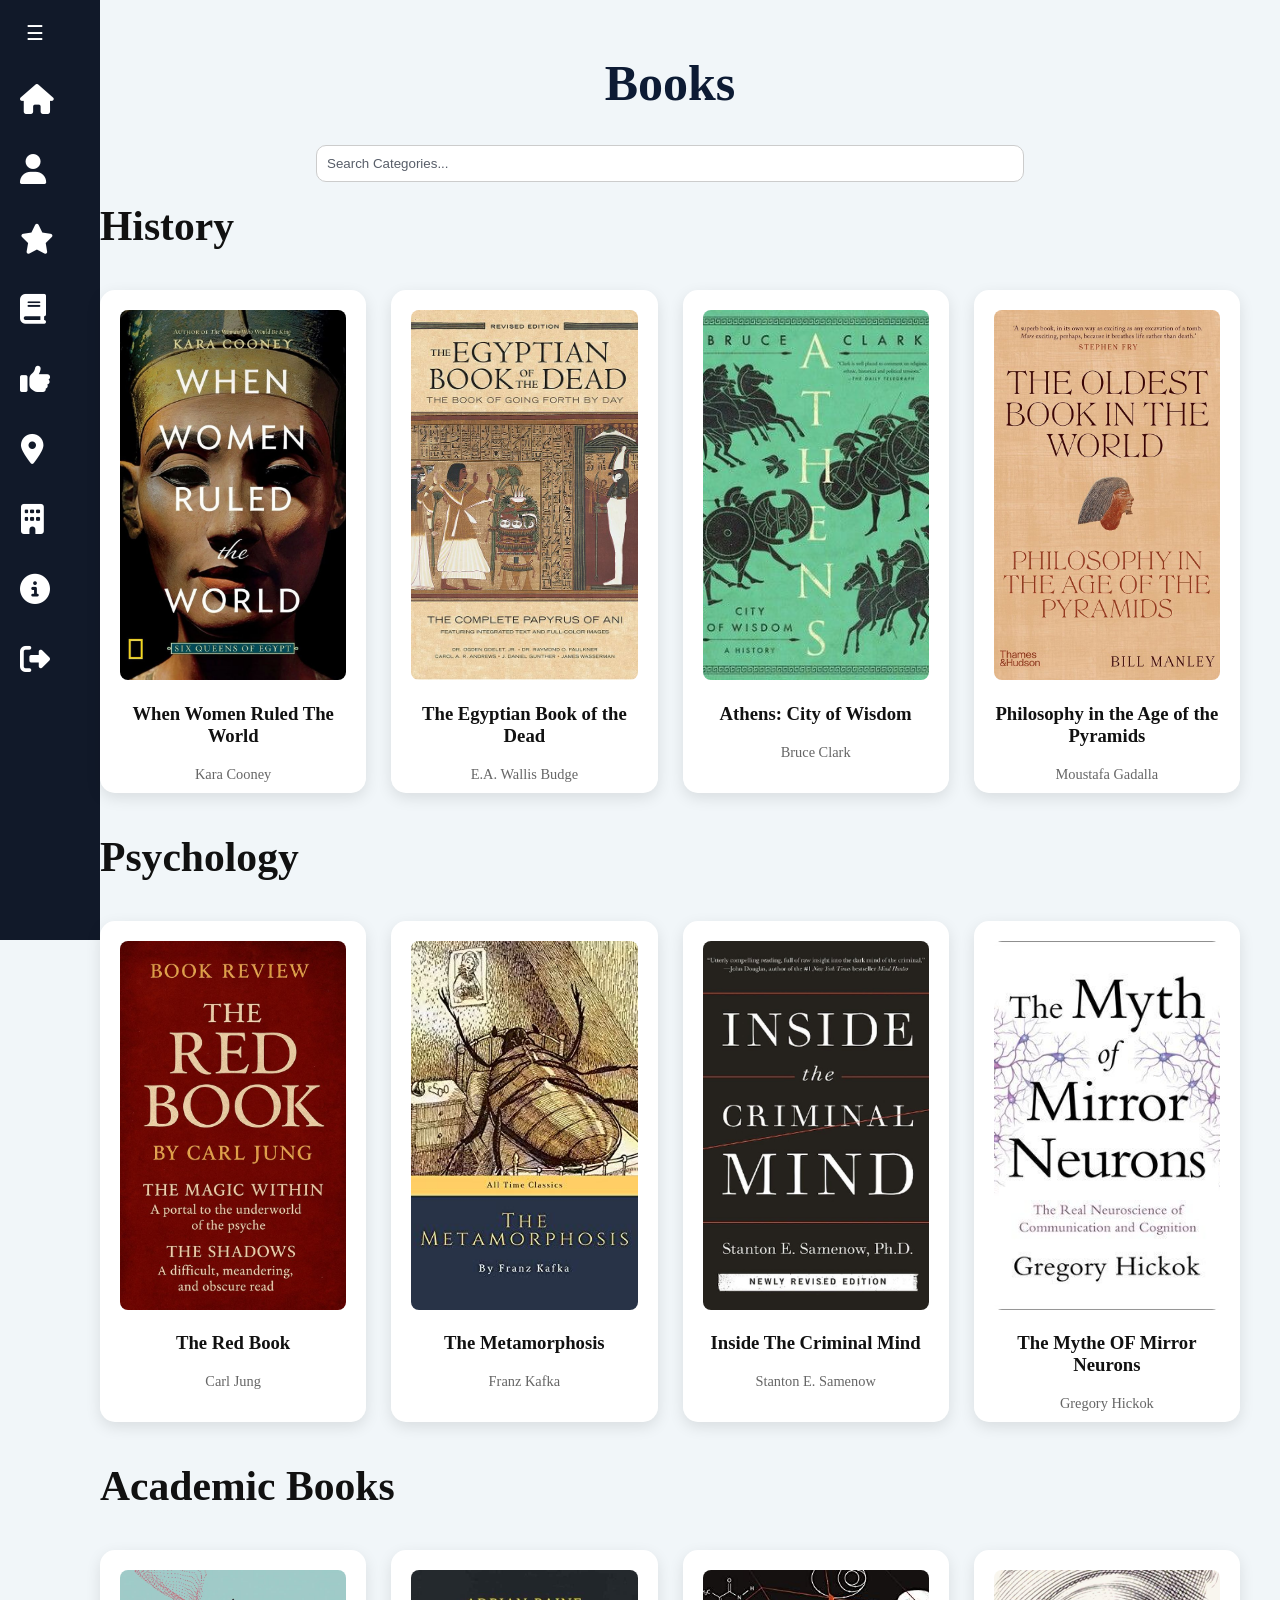
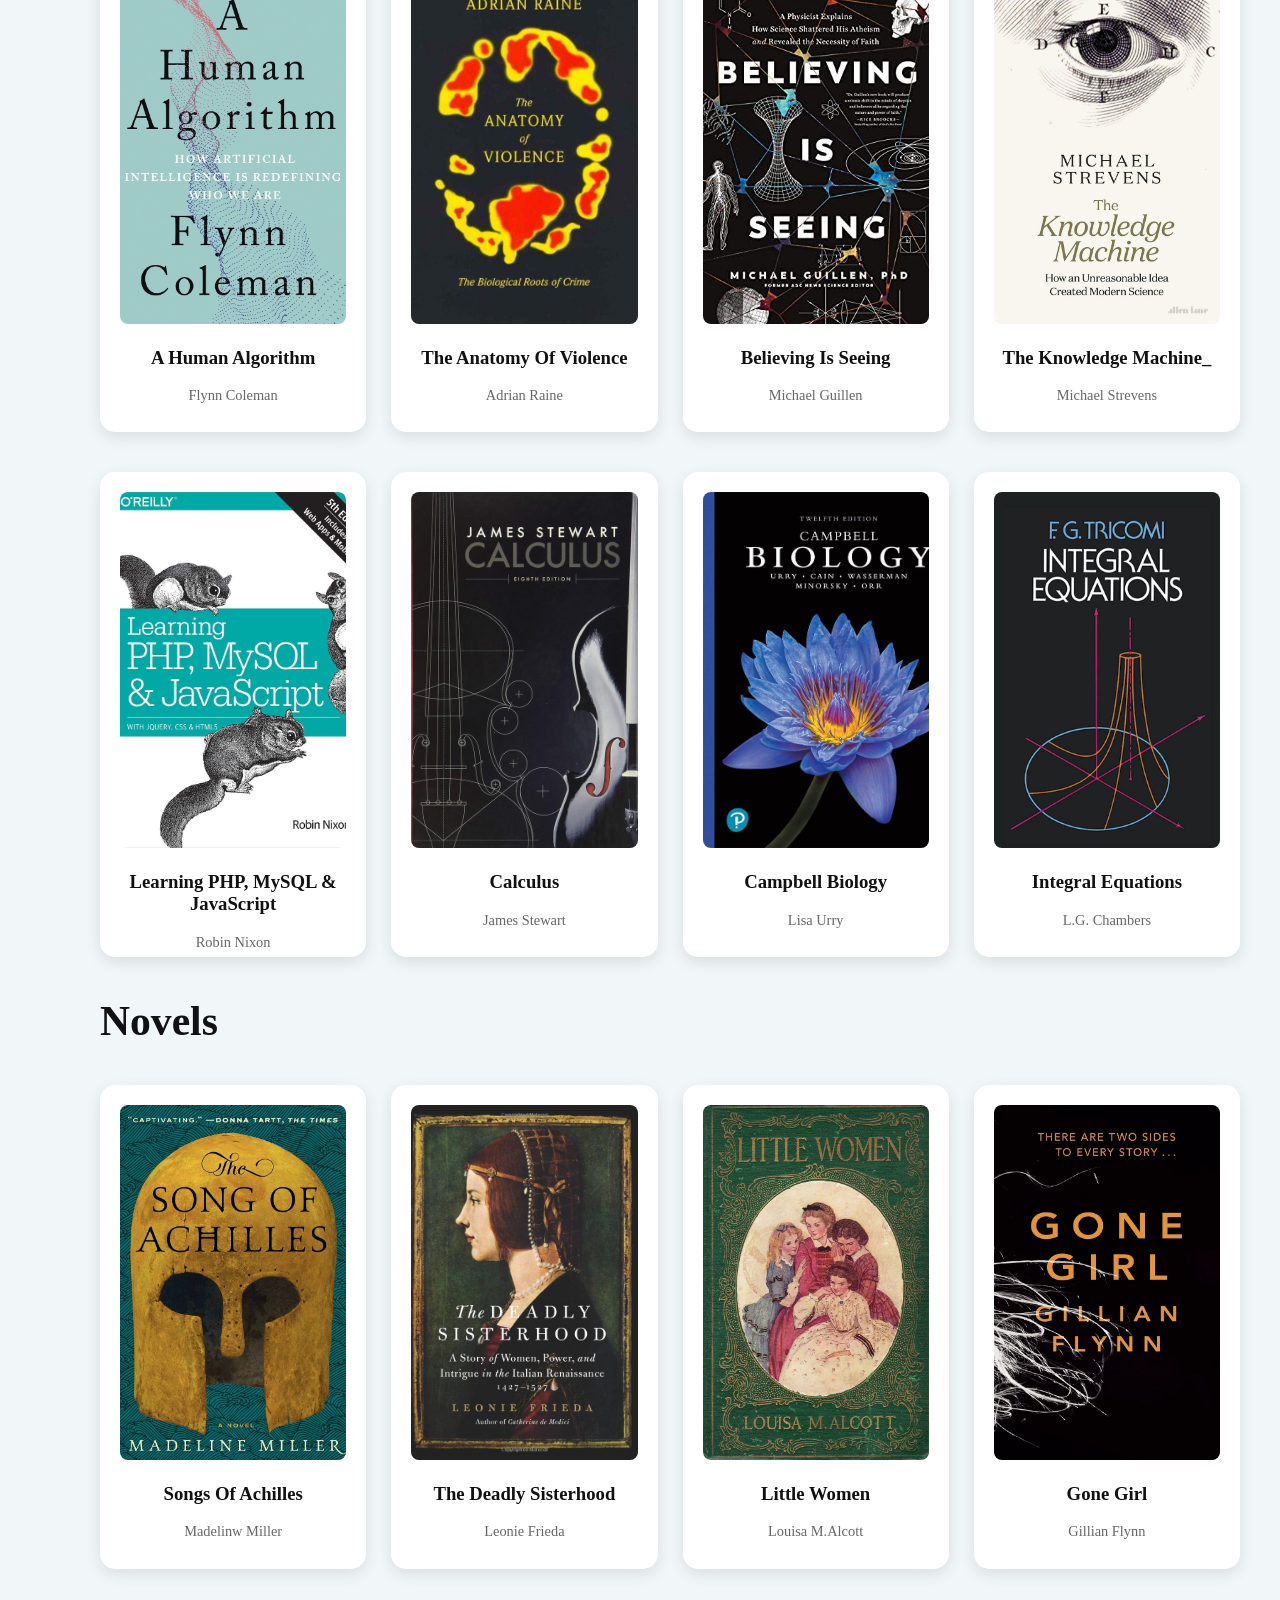
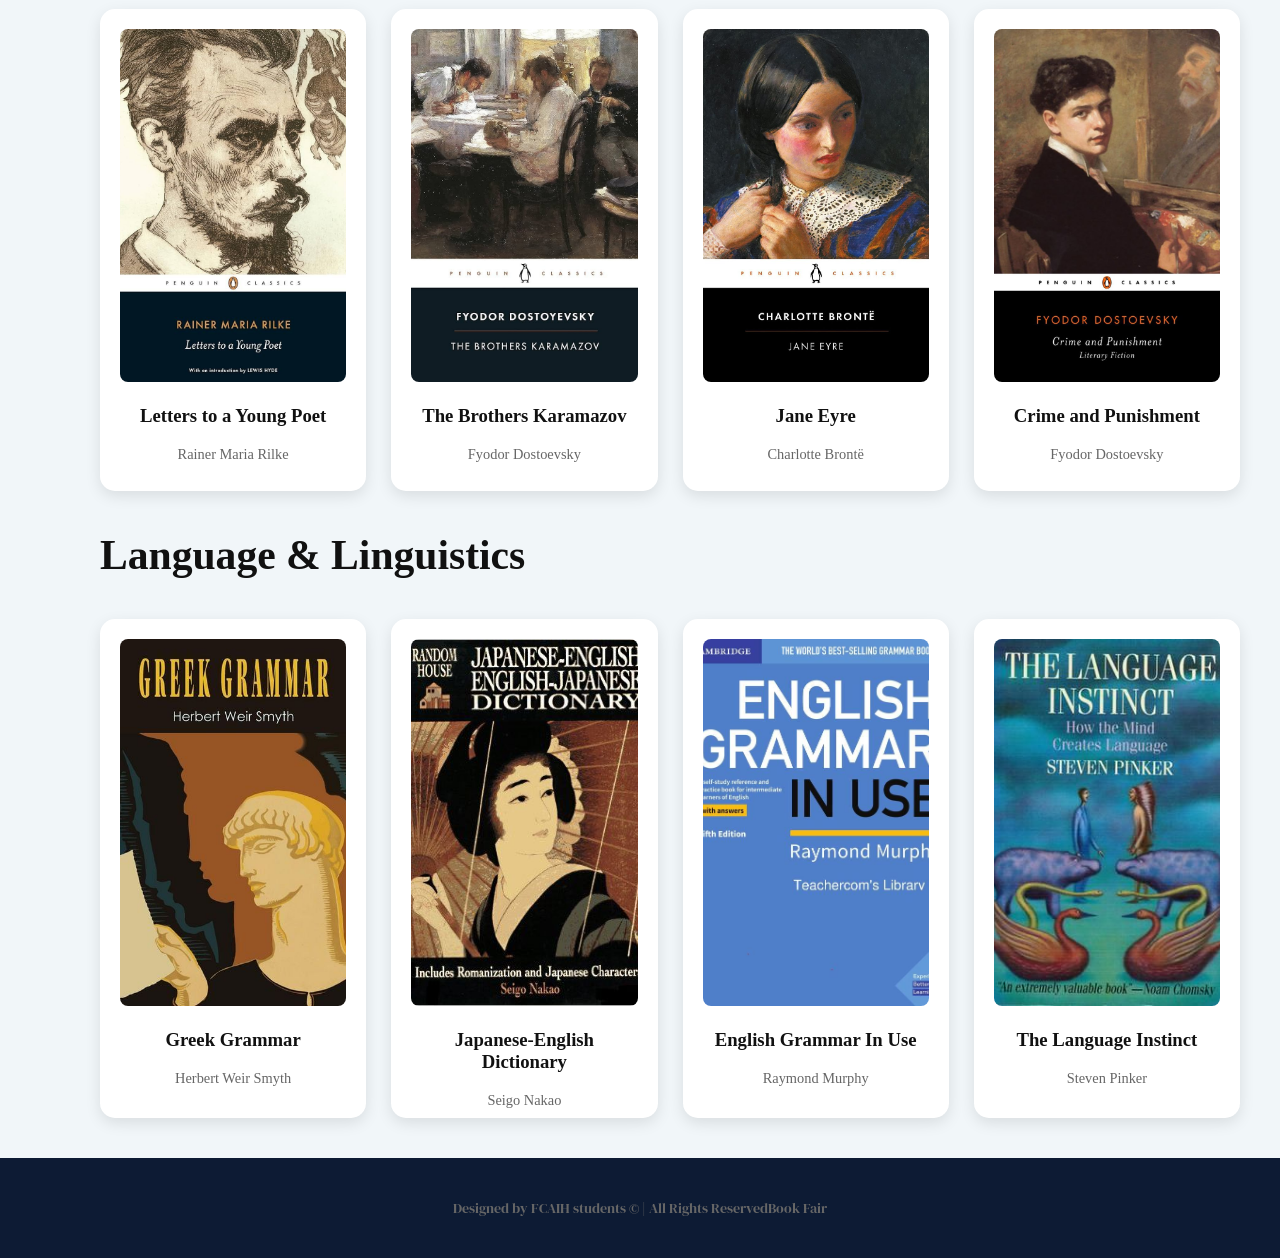
==== commit 80fcef11: "Add files via upload" ====
--- a/books.html
+++ b/books.html
@@ -156,7 +156,7 @@
     <span class="plus">+</span>
     <p>Add to Library</p>
   </div>
-      <img src="/imgs/14 Books About Lesser-Known Women's History.jpeg">
+      <img src="imgs/14 Books About Lesser-Known Women's History.jpeg">
       <h3 class="title">When Women Ruled The World</h3>
       <p class="author">Kara Cooney </p>
     </div>
@@ -422,7 +422,7 @@
             <span class="plus">+</span>
             <p>Add to Library</p>
         </div>
-        <img src="imgs/crime and punishment.jpg">
+        <img src="imgs/Crime and Punishment.jpg">
         <h3 class="title">Crime and Punishment</h3>
         <p class="author">Fyodor Dostoevsky</p>
     </div>
